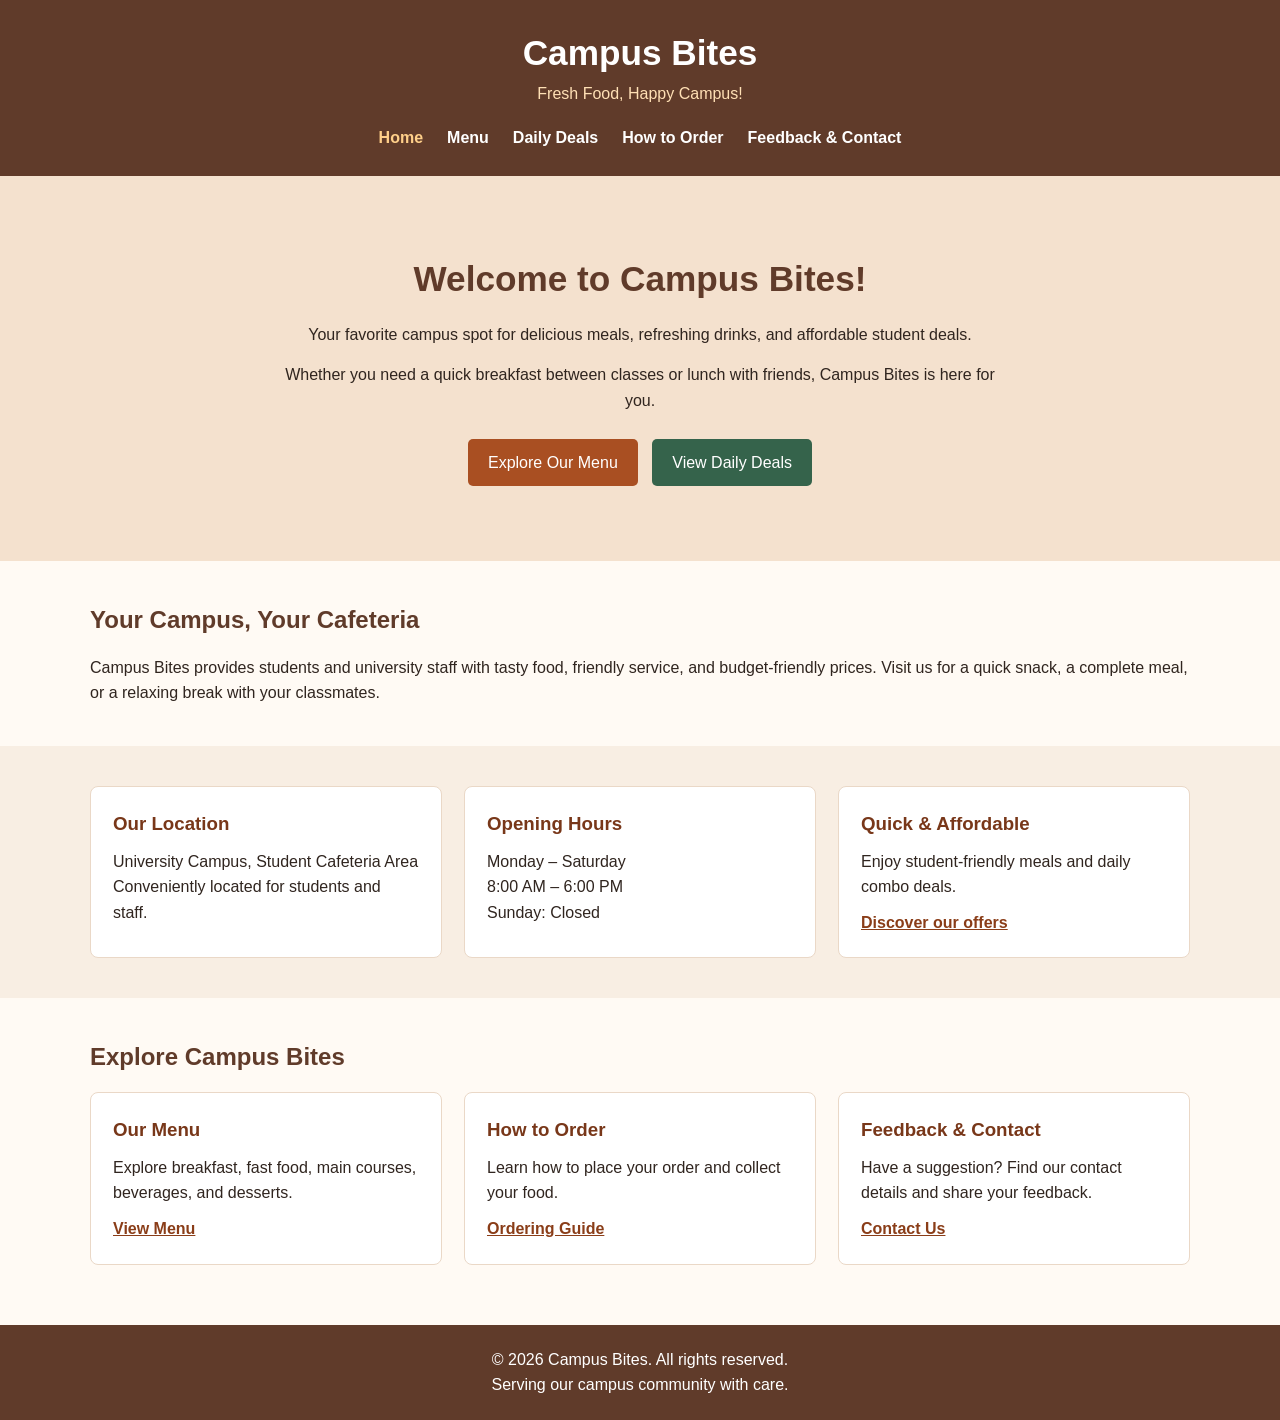
==== src/index.html @ 4b75f739 "Implemented Campus Bites Home Page" ====
<!DOCTYPE html>
<html lang="en">
<head>
    <meta charset="UTF-8">
    <meta name="viewport" content="width=device-width, initial-scale=1.0">
    <meta name="description" content="Welcome to Campus Bites, your university cafeteria for fresh food, affordable meals, and daily deals.">
    <title>Campus Bites | Home</title>
    <link rel="stylesheet" href="../styles/style.css">
</head>
<body>

    <header class="site-header">
        <div class="container">
            <h1>Campus Bites</h1>
            <p class="tagline">Fresh Food, Happy Campus!</p>

            <nav aria-label="Main navigation">
                <a href="index.html" aria-current="page">Home</a>
                <a href="menu.html">Menu</a>
                <a href="deals.html">Daily Deals</a>
                <a href="order.html">How to Order</a>
                <a href="feedback.html">Feedback & Contact</a>
            </nav>
        </div>
    </header>

    <main>
        <section class="hero">
            <div class="container">
                <h2>Welcome to Campus Bites!</h2>
                <p>
                    Your favorite campus spot for delicious meals,
                    refreshing drinks, and affordable student deals.
                </p>
                <p>
                    Whether you need a quick breakfast between classes
                    or lunch with friends, Campus Bites is here for you.
                </p>
                <a class="btn" href="menu.html">Explore Our Menu</a>
                <a class="btn btn-secondary" href="deals.html">View Daily Deals</a>
            </div>
        </section>

        <section class="about container">
            <h2>Your Campus, Your Cafeteria</h2>
            <p>
                Campus Bites provides students and university staff with
                tasty food, friendly service, and budget-friendly prices.
                Visit us for a quick snack, a complete meal, or a relaxing
                break with your classmates.
            </p>
        </section>

        <section class="info-section">
            <div class="container info-grid">
                <article class="info-card">
                    <h3>Our Location</h3>
                    <p>University Campus, Student Cafeteria Area</p>
                    <p>Conveniently located for students and staff.</p>
                </article>

                <article class="info-card">
                    <h3>Opening Hours</h3>
                    <p>Monday – Saturday</p>
                    <p>8:00 AM – 6:00 PM</p>
                    <p>Sunday: Closed</p>
                </article>

                <article class="info-card">
                    <h3>Quick & Affordable</h3>
                    <p>Enjoy student-friendly meals and daily combo deals.</p>
                    <a href="deals.html">Discover our offers</a>
                </article>
            </div>
        </section>

        <section class="home-links container">
            <h2>Explore Campus Bites</h2>

            <div class="info-grid">
                <article class="info-card">
                    <h3>Our Menu</h3>
                    <p>Explore breakfast, fast food, main courses, beverages, and desserts.</p>
                    <a href="menu.html">View Menu</a>
                </article>

                <article class="info-card">
                    <h3>How to Order</h3>
                    <p>Learn how to place your order and collect your food.</p>
                    <a href="order.html">Ordering Guide</a>
                </article>

                <article class="info-card">
                    <h3>Feedback & Contact</h3>
                    <p>Have a suggestion? Find our contact details and share your feedback.</p>
                    <a href="feedback.html">Contact Us</a>
                </article>
            </div>
        </section>
    </main>

    <footer class="site-footer">
        <div class="container">
            <p>&copy; 2026 Campus Bites. All rights reserved.</p>
            <p>Serving our campus community with care.</p>
        </div>
    </footer>

</body>
</html>
---- styles/style.css ----
/* Campus Bites - Shared Stylesheet */

* {
    margin: 0;
    padding: 0;
    box-sizing: border-box;
}

body {
    font-family: Arial, Helvetica, sans-serif;
    line-height: 1.6;
    color: #30251f;
    background-color: #fffaf4;
}

.container {
    width: 90%;
    max-width: 1100px;
    margin: 0 auto;
}

.site-header {
    background-color: #603b2a;
    color: #ffffff;
    text-align: center;
    padding: 25px 0;
}

.site-header h1 {
    font-size: 2.2rem;
}

.tagline {
    margin-bottom: 18px;
    color: #ffe0b5;
}

nav {
    display: flex;
    justify-content: center;
    flex-wrap: wrap;
    gap: 12px 24px;
}

nav a {
    color: #ffffff;
    text-decoration: none;
    font-weight: bold;
}

nav a:hover,
nav a[aria-current="page"] {
    color: #ffd08a;
}

.hero {
    background-color: #f4e1ce;
    text-align: center;
    padding: 75px 20px;
}

.hero h2 {
    color: #603b2a;
    font-size: 2.2rem;
    margin-bottom: 15px;
}

.hero p {
    max-width: 720px;
    margin: 0 auto 15px;
}

.btn {
    display: inline-block;
    background-color: #a94f22;
    color: #ffffff;
    text-decoration: none;
    padding: 11px 20px;
    margin: 10px 5px 0;
    border-radius: 5px;
}

.btn:hover {
    background-color: #783719;
}

.btn-secondary {
    background-color: #35634b;
}

.about,
.home-links {
    padding-top: 40px;
    padding-bottom: 40px;
}

.about h2,
.home-links h2 {
    color: #603b2a;
    margin-bottom: 15px;
}

.info-section {
    background-color: #f8eee3;
    padding: 40px 0;
}

.info-grid {
    display: grid;
    grid-template-columns: repeat(3, minmax(0, 1fr));
    gap: 22px;
}

.info-card {
    background-color: #ffffff;
    border: 1px solid #ead8c7;
    border-radius: 8px;
    padding: 22px;
}

.info-card h3 {
    color: #783719;
    margin-bottom: 10px;
}

.info-card a {
    display: inline-block;
    color: #8a3d18;
    font-weight: bold;
    margin-top: 10px;
}

.site-footer {
    background-color: #603b2a;
    color: #ffffff;
    text-align: center;
    padding: 22px 0;
    margin-top: 20px;
}

/* Responsive layout for tablets and mobile phones */
@media (max-width: 768px) {
    .info-grid {
        grid-template-columns: repeat(2, minmax(0, 1fr));
    }

    .hero {
        padding: 50px 15px;
    }

    .hero h2 {
        font-size: 1.8rem;
    }

    nav {
        gap: 10px 16px;
    }
}

@media (max-width: 480px) {
    .info-grid {
        grid-template-columns: 1fr;
    }

    .site-header h1 {
        font-size: 1.8rem;
    }

    .hero h2 {
        font-size: 1.5rem;
    }

    nav {
        flex-direction: column;
        gap: 8px;
    }

    .btn {
        display: block;
        margin: 12px auto;
        max-width: 240px;
    }
}
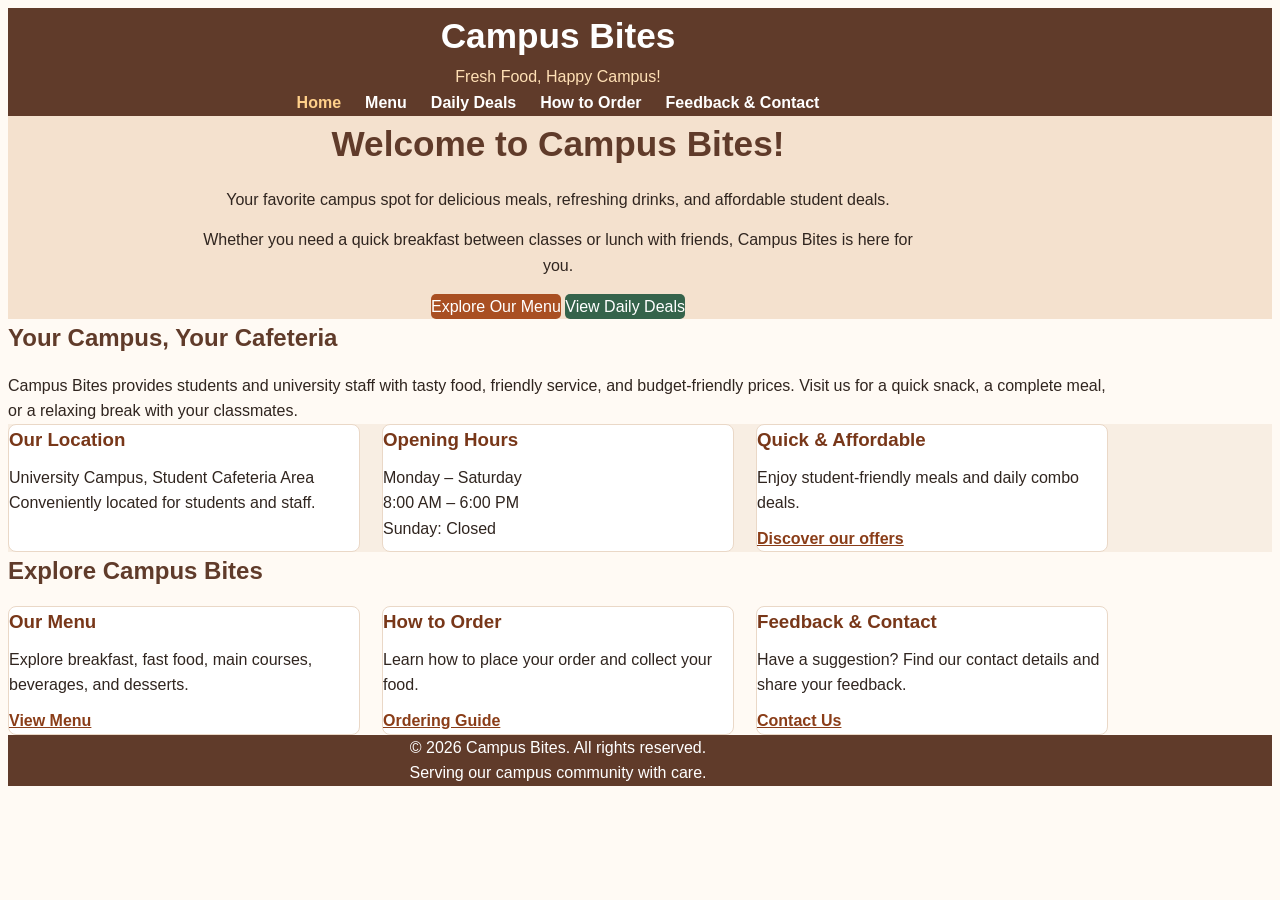
==== commit eed8ec36: "Update home page content and styling" ====
--- a/src/index.html
+++ b/src/index.html
@@ -1,4 +1,3 @@
-
 <!DOCTYPE html>
 <html lang="en">
 <head>
@@ -8,12 +7,13 @@
     <title>Campus Bites | Home</title>
     <link rel="stylesheet" href="../styles/style.css">
 </head>
-<body>
 
-    <header class="site-header">
-        <div class="container">
+<body class="home-page">
+
+    <header class="home-site-header">
+        <div class="home-container">
             <h1>Campus Bites</h1>
-            <p class="tagline">Fresh Food, Happy Campus!</p>
+            <p class="home-tagline">Fresh Food, Happy Campus!</p>
 
             <nav aria-label="Main navigation">
                 <a href="index.html" aria-current="page">Home</a>
@@ -26,8 +26,8 @@
     </header>
 
     <main>
-        <section class="hero">
-            <div class="container">
+        <section class="home-hero">
+            <div class="home-container">
                 <h2>Welcome to Campus Bites!</h2>
                 <p>
                     Your favorite campus spot for delicious meals,
@@ -37,12 +37,12 @@
                     Whether you need a quick breakfast between classes
                     or lunch with friends, Campus Bites is here for you.
                 </p>
-                <a class="btn" href="menu.html">Explore Our Menu</a>
-                <a class="btn btn-secondary" href="deals.html">View Daily Deals</a>
+                <a class="home-btn" href="menu.html">Explore Our Menu</a>
+                <a class="home-btn home-btn-secondary" href="deals.html">View Daily Deals</a>
             </div>
         </section>
 
-        <section class="about container">
+        <section class="home-about home-container">
             <h2>Your Campus, Your Cafeteria</h2>
             <p>
                 Campus Bites provides students and university staff with
@@ -52,60 +52,64 @@
             </p>
         </section>
 
-        <section class="info-section">
-            <div class="container info-grid">
-                <article class="info-card">
+        <section class="home-info-section">
+            <div class="home-container home-info-grid">
+
+                <article class="home-info-card">
                     <h3>Our Location</h3>
                     <p>University Campus, Student Cafeteria Area</p>
                     <p>Conveniently located for students and staff.</p>
                 </article>
 
-                <article class="info-card">
+                <article class="home-info-card">
                     <h3>Opening Hours</h3>
                     <p>Monday – Saturday</p>
                     <p>8:00 AM – 6:00 PM</p>
                     <p>Sunday: Closed</p>
                 </article>
 
-                <article class="info-card">
+                <article class="home-info-card">
                     <h3>Quick & Affordable</h3>
                     <p>Enjoy student-friendly meals and daily combo deals.</p>
                     <a href="deals.html">Discover our offers</a>
                 </article>
+
             </div>
         </section>
 
-        <section class="home-links container">
+        <section class="home-links home-container">
             <h2>Explore Campus Bites</h2>
 
-            <div class="info-grid">
-                <article class="info-card">
+            <div class="home-info-grid">
+
+                <article class="home-info-card">
                     <h3>Our Menu</h3>
                     <p>Explore breakfast, fast food, main courses, beverages, and desserts.</p>
                     <a href="menu.html">View Menu</a>
                 </article>
 
-                <article class="info-card">
+                <article class="home-info-card">
                     <h3>How to Order</h3>
                     <p>Learn how to place your order and collect your food.</p>
                     <a href="order.html">Ordering Guide</a>
                 </article>
 
-                <article class="info-card">
+                <article class="home-info-card">
                     <h3>Feedback & Contact</h3>
                     <p>Have a suggestion? Find our contact details and share your feedback.</p>
                     <a href="feedback.html">Contact Us</a>
                 </article>
+
             </div>
         </section>
     </main>
 
-    <footer class="site-footer">
-        <div class="container">
+    <footer class="home-site-footer">
+        <div class="home-container">
             <p>&copy; 2026 Campus Bites. All rights reserved.</p>
             <p>Serving our campus community with care.</p>
         </div>
     </footer>
 
 </body>
-</html>
+</html>
--- a/styles/style.css
+++ b/styles/style.css
@@ -1,77 +1,79 @@
+/* Home Page Styles */
 
-/* Campus Bites - Shared Stylesheet */
-
-* {
+body.home-page * {
     margin: 0;
     padding: 0;
     box-sizing: border-box;
 }
 
-body {
+body.home-page {
     font-family: Arial, Helvetica, sans-serif;
     line-height: 1.6;
     color: #30251f;
     background-color: #fffaf4;
 }
 
-.container {
+.home-container {
     width: 90%;
     max-width: 1100px;
     margin: 0 auto;
 }
 
-.site-header {
+/* Header */
+.home-site-header {
     background-color: #603b2a;
     color: #ffffff;
     text-align: center;
     padding: 25px 0;
 }
 
-.site-header h1 {
+.home-site-header h1 {
     font-size: 2.2rem;
 }
 
-.tagline {
+.home-tagline {
     margin-bottom: 18px;
     color: #ffe0b5;
 }
 
-nav {
+body.home-page nav {
     display: flex;
     justify-content: center;
     flex-wrap: wrap;
     gap: 12px 24px;
 }
 
-nav a {
+body.home-page nav a {
     color: #ffffff;
     text-decoration: none;
     font-weight: bold;
 }
 
-nav a:hover,
-nav a[aria-current="page"] {
+body.home-page nav a:hover,
+body.home-page nav a[aria-current="page"] {
     color: #ffd08a;
 }
 
-.hero {
+/* Hero Section */
+.home-hero {
     background-color: #f4e1ce;
     text-align: center;
     padding: 75px 20px;
 }
 
-.hero h2 {
+.home-hero h2 {
     color: #603b2a;
     font-size: 2.2rem;
     margin-bottom: 15px;
 }
 
-.hero p {
+.home-hero p {
     max-width: 720px;
     margin: 0 auto 15px;
 }
 
-.btn {
+/* Buttons */
+.home-btn {
     display: inline-block;
     background-color: #a94f22;
     color: #ffffff;
@@ -81,57 +83,60 @@
     border-radius: 5px;
 }
 
-.btn:hover {
+.home-btn:hover {
     background-color: #783719;
 }
 
-.btn-secondary {
+.home-btn-secondary {
     background-color: #35634b;
 }
 
-.about,
+/* About and Links Sections */
+.home-about,
 .home-links {
     padding-top: 40px;
     padding-bottom: 40px;
 }
 
-.about h2,
+.home-about h2,
 .home-links h2 {
     color: #603b2a;
     margin-bottom: 15px;
 }
 
-.info-section {
+/* Information Section */
+.home-info-section {
     background-color: #f8eee3;
     padding: 40px 0;
 }
 
-.info-grid {
+.home-info-grid {
     display: grid;
     grid-template-columns: repeat(3, minmax(0, 1fr));
     gap: 22px;
 }
 
-.info-card {
+.home-info-card {
     background-color: #ffffff;
     border: 1px solid #ead8c7;
     border-radius: 8px;
     padding: 22px;
 }
 
-.info-card h3 {
+.home-info-card h3 {
     color: #783719;
     margin-bottom: 10px;
 }
 
-.info-card a {
+.home-info-card a {
     display: inline-block;
     color: #8a3d18;
     font-weight: bold;
     margin-top: 10px;
 }
 
-.site-footer {
+/* Footer */
+.home-site-footer {
     background-color: #603b2a;
     color: #ffffff;
     text-align: center;
@@ -139,46 +144,47 @@
     margin-top: 20px;
 }
 
-/* Responsive layout for tablets and mobile phones */
+/* Responsive Layout for Tablets */
 @media (max-width: 768px) {
-    .info-grid {
+    .home-info-grid {
         grid-template-columns: repeat(2, minmax(0, 1fr));
     }
 
-    .hero {
+    .home-hero {
         padding: 50px 15px;
     }
 
-    .hero h2 {
+    .home-hero h2 {
         font-size: 1.8rem;
     }
 
-    nav {
+    body.home-page nav {
         gap: 10px 16px;
     }
 }
 
+/* Responsive Layout for Mobile Phones */
 @media (max-width: 480px) {
-    .info-grid {
+    .home-info-grid {
         grid-template-columns: 1fr;
     }
 
-    .site-header h1 {
+    .home-site-header h1 {
         font-size: 1.8rem;
     }
 
-    .hero h2 {
+    .home-hero h2 {
         font-size: 1.5rem;
     }
 
-    nav {
+    body.home-page nav {
         flex-direction: column;
         gap: 8px;
     }
 
-    .btn {
+    .home-btn {
         display: block;
         margin: 12px auto;
         max-width: 240px;
     }
-}
+}
